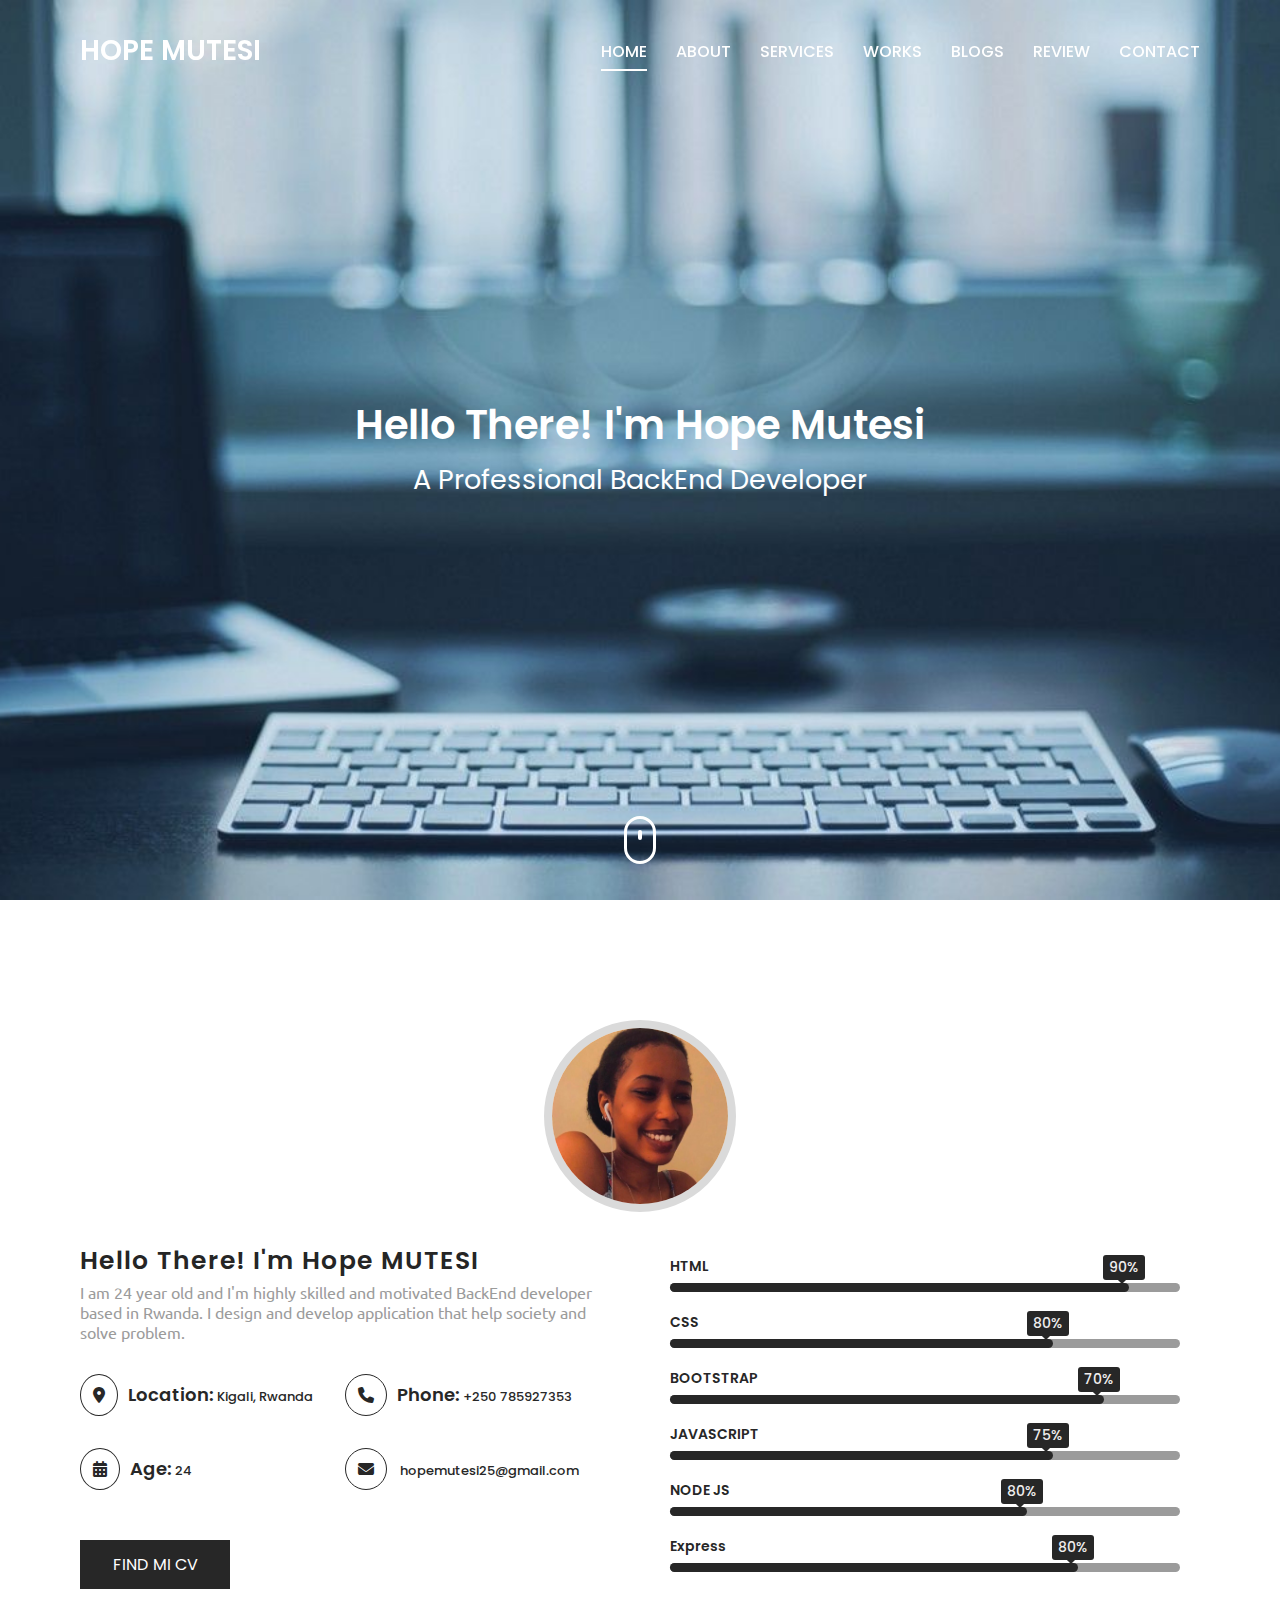
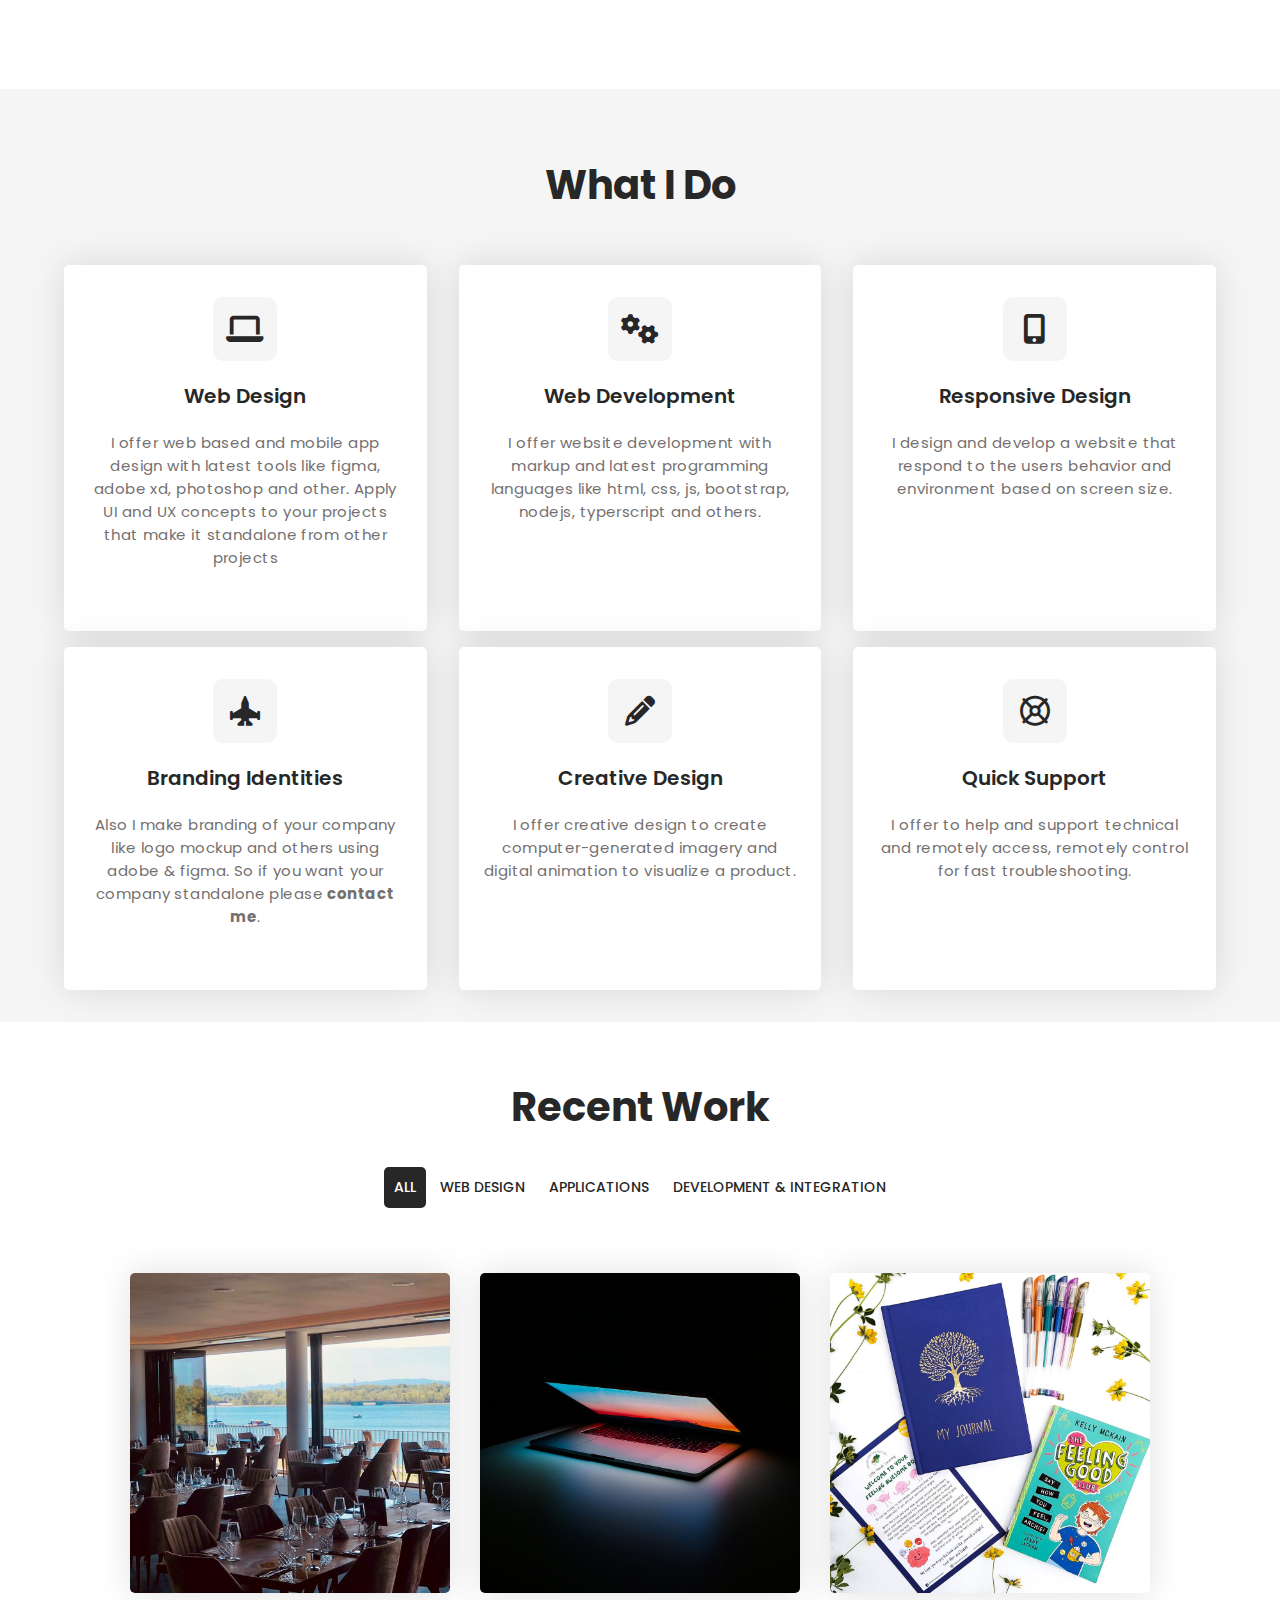
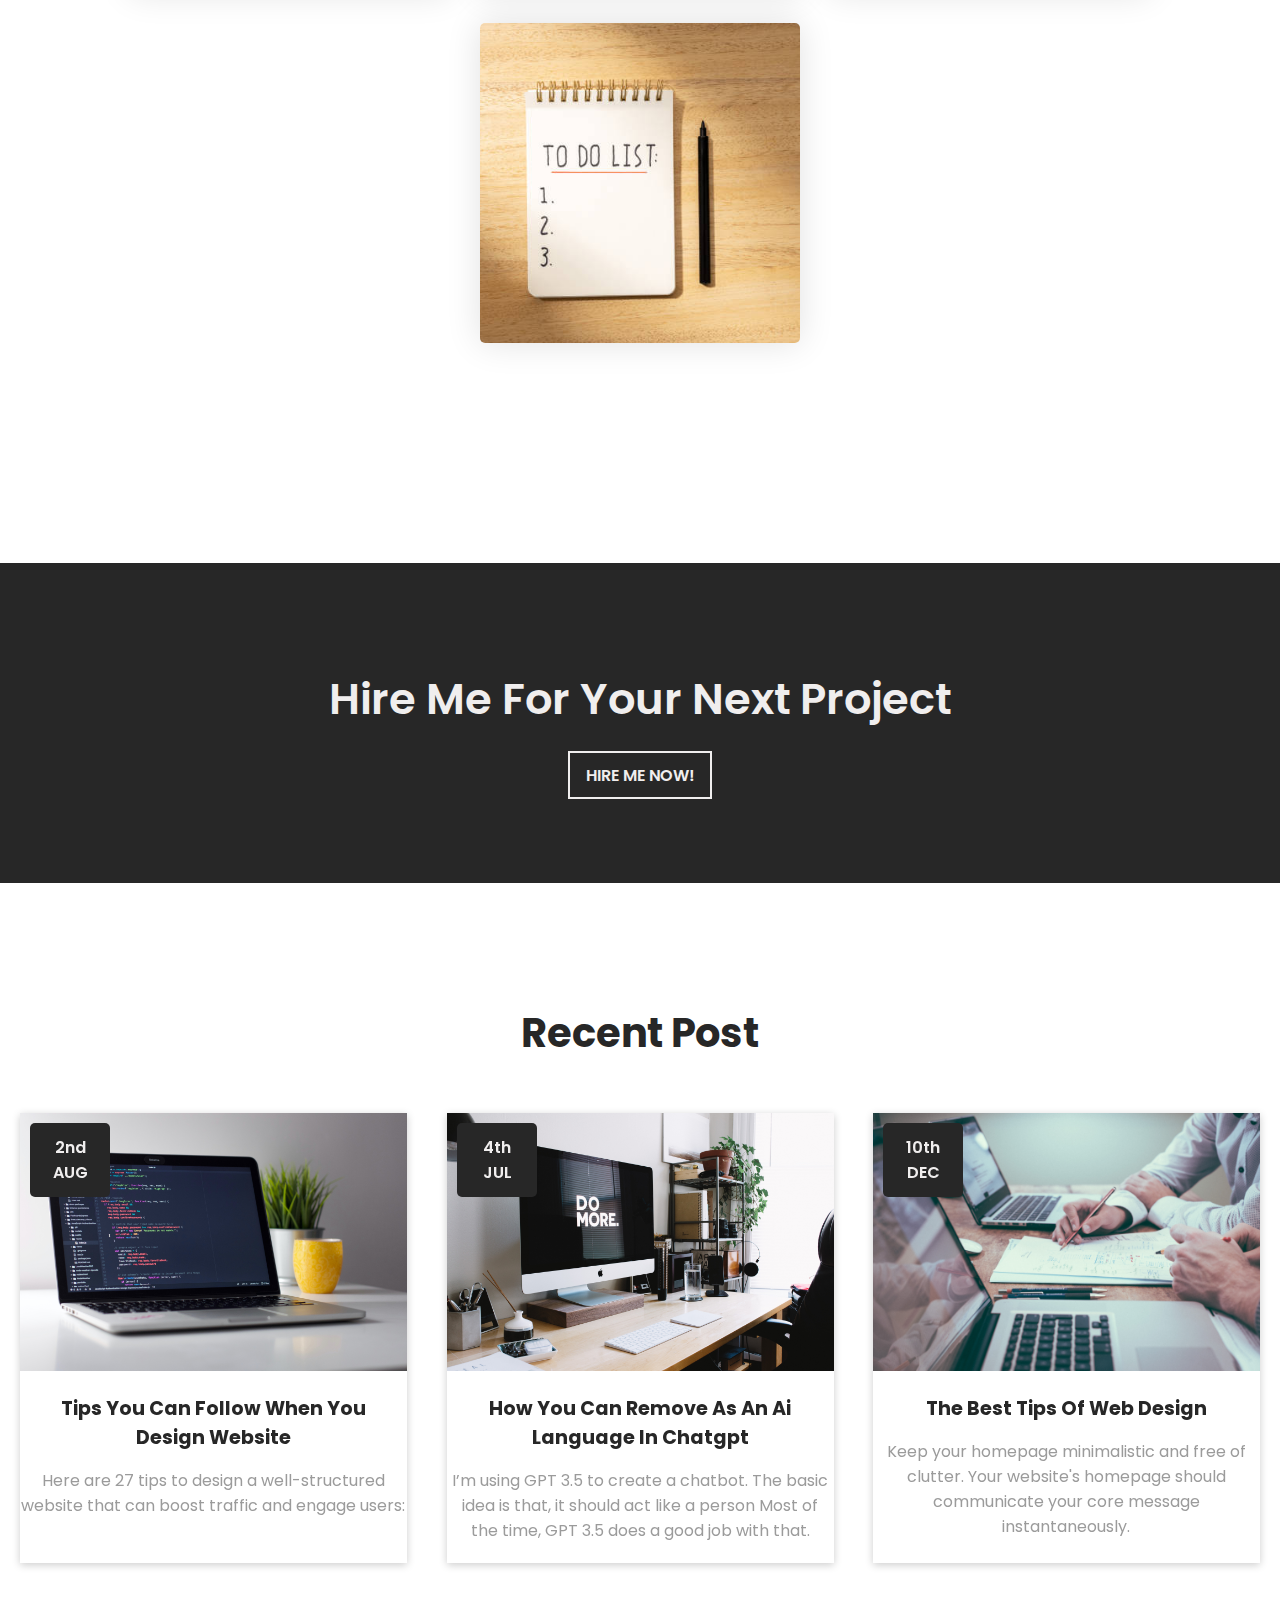
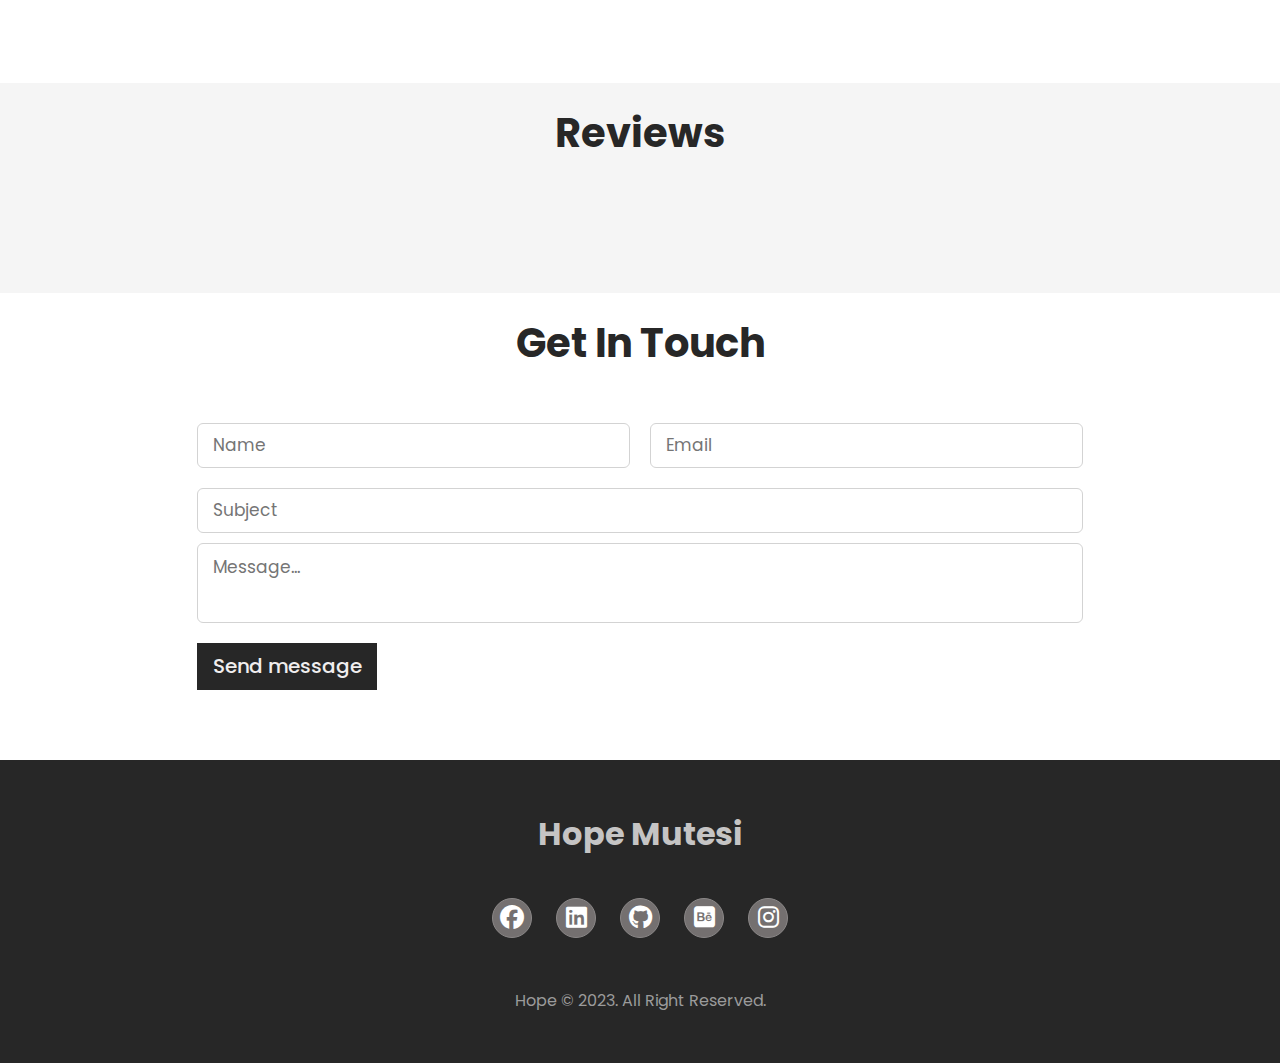
==== index.html @ e58b9e2b "Personal portfolio" ====
<!DOCTYPE html>
<html lang="en">

<head>
    <meta charset="UTF-8">
    <meta name="viewport" content="width=device-width, initial-scale=1.0">
    <title>Hope Mutesi Portfolio</title>
    <link rel="stylesheet" href="./css/style.css">
    <link rel="stylesheet" href="./css/owl.carousel.min.css">
    <link rel="stylesheet" href="./css/owl.theme.default.min.css">
    <link rel="shortcut icon" href="./favicon/font-3/favicon.ico" type="image/x-icon">
    <link rel="stylesheet" href="https://cdnjs.cloudflare.com/ajax/libs/font-awesome/6.4.2/css/all.min.css">
    <style>

    </style>
</head>

<body>
    <div class="scroll-up-btn">
        <i class="fa-solid fa-angles-up"></i>
    </div>
    <nav class="navbar" style="z-index: 1;">
        <div class="max-width">
            <div class="logo"><a href="#">Hope Mutesi</a></div>
            <ul class="menu">
                <li><a href="#home" class="menu_link active-link menu-btn">Home</a></li>
                <li><a href="#about" class="menu_link menu-btn">About</a></li>
                <li><a href="#services" class="menu_link menu-btn">Services</a></li>
                <li><a href="#works" class="menu_link menu-btn">Works</a></li>
                <li><a href="#blogs" class="menu_link menu-btn">Blogs</a></li>
                <li><a href="#reviews" class="menu_link menu-btn">Review</a></li>
                <li><a href="#contact" class="menu_link menu-btn">Contact</a></li>
            </ul>
            <div class="menu-btn">
                
 <i class="fa-solid fa-bars"></i>
                <!-- <i class="fa-solid fa-xmark"></i> -->
            </div>
        </div>
    </nav>

    <!-- hero section start -->

    <section class="home ripples" id="">
        <div class="max-width" >
            <div class="home-content">
                <div class="text-1">Hello There! I'm Hope Mutesi</div>
                <div class="text-2">A Professional BackEnd Developer<span class="typing"></span></div>
                <a href="#about" id="scroll-btn"></a>
            </div>
        </div>
    </section>

    <!-- skills section start -->

    <section class="skills" id="about">
        <div class="max-width">
            <div class="my-image">
                <img src="./image/prof2 (2).jpg" alt="About Image">
            </div>
            <div class="skills-content">
                <div class="column left left-skills-section">
                    <div class="text">Hello There! I'm Hope MUTESI</div>
                    <p>I am 24 year old and I'm highly skilled and motivated BackEnd developer based in Rwanda. I design and develop application that help society and solve problem.</p>
                    <div class="icon-text-container">
                        <div class="icon-text">
                            <i class="fa-solid fa-location-dot"></i><span class="location-key">Location: </span><span class="more-details"> Kigali, Rwanda</span>

                        </div>
                        <div class="icon-text">
                            <i class="fa-solid fa-phone"></i><span class="location-key">Phone: </span><span class="more-details"> +250 785927353</span>

                        </div>
                    </div>
                    <div class="icon-text-container">
                        <div class="icon-text">
                            <i class="fa-solid fa-calendar-days"></i><span class="location-key">Age: </span><span class="more-details"> 24</span>

                        </div>
                        <div class="icon-text">
                            <i class="fa-solid fa-envelope"></i><span class="location-key"></span><span class="more-details email-small"> hopemutesi25@gmail.com</span>

                        </div>
                    </div>


                    <div class="dawnload-cv">
                        <a dawnload="" target="_blank" href="https://drive.google.com/file/d/1SPtiNqYfEmVmhLPVVk_zJsXuGX7hbgaC/view?usp=sharing">FIND MI CV</a>
                    </div>
                </div>

                <div class="column right">
                    <div class="skills-box">
                        <span class="title">HTML</span>
                        <div class="skillbar">
                            <span class="skill-per">
                        <span class="tooltip">90%</span>
                            </span>
                        </div>
                    </div>

                    <div class="skills-box">
                        <span class="title">CSS</span>
                        <div class="skillbar">
                            <span class="skill-per javascript">
                        <span class="tooltip">80%</span>
                            </span>
                        </div>
                    </div>

                    <div class="skills-box">
                        <span class="title">BOOTSTRAP</span>
                        <div class="skillbar">
                            <span class="skill-per bootstrap">
                        <span class="tooltip">70%</span>
                            </span>
                        </div>
                    </div>

                    <div class="skills-box">
                        <span class="title">JAVASCRIPT</span>
                        <div class="skillbar">
                            <span class="skill-per react">
                        <span class="tooltip">75%</span>
                            </span>
                        </div>
                    </div>

                    <div class="skills-box">
                        <span class="title">NODE JS</span>
                        <div class="skillbar">
                            <span class="skill-per node">
                        <span class="tooltip">80%</span>
                            </span>
                        </div>
                    </div>

                    <div class="skills-box">
                        <span class="title">Express</span>
                        <div class="skillbar">
                            <span class="skill-per tailwindcss">
                        <span class="tooltip">80%</span>
                            </span>
                        </div>
                    </div>
                </div>
            </div>
        </div>
    </section>


    <section id="services">
        <div class="row">
            <h1 class="section-heading">What I Do</h1>
        </div>
        <div class="row">
            <div class="column-skills">
                <div class="card">
                    <div class="icon-wrapper">
                        <i class="fa-solid fa-laptop"></i>
                    </div>
                    <h3>Web Design</h3>
                    <p>I offer web based and mobile app design with latest tools like figma, adobe xd, photoshop and other. Apply UI and UX concepts to your projects that make it standalone from other projects</p>
                   <p class="icon-services"><i class="fa-solid fa-arrow-right"></i></p>
                </div>
            </div>

            <div class="column-skills">
                <div class="card">
                    <div class="icon-wrapper">
                        <i class="fa-solid fa-gears"></i>
                    </div>
                    <h3>Web Development</h3>
                    <p>I offer website development with markup and latest programming languages like html, css, js, bootstrap, nodejs, typerscript and others.</p>
                      <p class="icon-services"><i class="fa-solid fa-arrow-right"></i></p>
                </div>
            </div>

            <div class="column-skills">
                <div class="card">
                    <div class="icon-wrapper">
                        <i class="fa-solid fa-mobile-screen-button"></i>
                    </div>
                    <h3>Responsive Design</h3>
                    <p>I design and develop a website that respond to the users behavior and environment based on screen size.</p>
                    <p class="icon-services"><i class="fa-solid fa-arrow-right"></i></p>
                </div>
            </div>

            <div class="column-skills">
                <div class="card">
                    <div class="icon-wrapper">
                        <i class="fa-solid fa-jet-fighter-up"></i>
                    </div>
                    <h3>Branding Identities</h3>
                    <p>Also I make branding of your company like logo mockup and others using adobe & figma. So if you want your company standalone please<b> contact me</b>.</p>
                    <p class="icon-services"><i class="fa-solid fa-arrow-right"></i></p>
                </div>
            </div>

            <div class="column-skills">
                <div class="card">
                    <div class="icon-wrapper">
                        <i class="fa-solid fa-pencil"></i>
                    </div>
                    <h3>Creative Design</h3>
                    <p>I offer creative design to create computer-generated imagery and digital animation to visualize a product.</p>
                    <p class="icon-services"><i class="fa-solid fa-arrow-right"></i></p>
                </div>
            </div>

            <div class="column-skills">
                <div class="card">
                    <div class="icon-wrapper">
                        <i class="fa-regular fa-life-ring"></i>
                    </div>
                    <h3>Quick Support</h3>
                    <p>I offer to help and support technical and remotely access, remotely control for fast troubleshooting.</p>
                    <p class="icon-services"><i class="fa-solid fa-arrow-right"></i></p>
                </div>
            </div>
        </div>
    </section>

    <section id="works" class="portfolio">
        <div class="works-header">
            <h1>Recent Work</h1>
        </div>
        <div class="rows-portfolio">
            <div class="filter-buttons">
                <ul id="filter-btns">
                    <li class="active" data-target="all">ALL</li>
                    <li data-target="web">WEB DESIGN</li>
                    <li data-target="applications">APPLICATIONS</li>
                    <li data-target="development">DEVELOPMENT & INTEGRATION</li>
                </ul>
            </div>
        </div>

        <div class="container portfolio-gallery">
            <div class="card" data-id="applications" data-tilt data-tilt-max="20" data-tilt-speed="500">
                <div class="imgBx">
                    <img src="./image/projects/6.jpg" alt="">

                </div>
                <div class="contentBx">
                    <div class="content">
                        <h3>Grill-Restaurent</h3>
                        <p>Grill-restaurent is where you can enjoy delicious grilled dishes in a cozy atmosphere at our restaurant for an unforgettable dining experience.</p>
                        <a href="#" class="projects__button " target="_blank">

                            <i class="fa-regular fa-eye"></i> View
                        </a>
                        <a href="https://github.com/mutesihope/Grill-restaurent" class="projects__button button-left" target="_blank ">
                            <i class="fa-solid fa-code"></i> Code
                        </a>
                    </div>
                </div>
            </div>

            <div class="card" data-id="applications" data-tilt data-tilt-max="20" data-tilt-speed="500">
                <div class="imgBx">
                    <img src="./image/projects/9.jpg" alt="">

                </div>
                <div class="contentBx">
                    <div class="content">
                        <h3>Responsive Portfolio</h3>
                        <p>This is a responsive portfolio that showcases my work seamlessly on any device, adapting to various screen sizes for optimal viewing.</p>
                        <a href="#" class="projects__button " target="_blank">

                            <i class="fa-regular fa-eye"></i> View
                        </a>
                        <a href="https://github.com/mutesihope/Main-mobile" class="projects__button button-left" target="_blank ">
                            <i class="fa-solid fa-code"></i> Code
                        </a>
                    </div>
                </div>
            </div>

            <!-- <div class="card" data-id="development" data-tilt data-tilt-max="20" data-tilt-speed="500">
                <div class="imgBx">
                    <img src="./image/movie-search-app.png" alt="">

                </div>
                <div class="contentBx">
                    <div class="content">
                        <h3>Movie Search App</h3>
                        <p>You can search movie and get all details about movie. I use OMDB API to fetch movie data.</p>
                        <a href="https://gloire-movie-search-application.netlify.app/home" class="projects__button " target="_blank">

                            <i class="fa-regular fa-eye"></i> View
                        </a>
                        <a href="https://github.com/Ishimwe-Jean-Gloire" class="projects__button button-left" target="_blank ">
                            <i class="fa-solid fa-code"></i> Code
                        </a>
                    </div>
                </div>
            </div> -->

            <!-- <div class="card" data-id="web" data-tilt data-tilt-max="20" data-tilt-speed="500">
                <div class="imgBx">
                    <img src="./image/linkedin-clone.png" alt="">

                </div>
                <div class="contentBx">
                    <div class="content">
                        <h3>Linkedin Clone</h3>
                        <p>Linkedin Clone have features like signup and signin. I use firebase to manage it.</p>
                        <a href="#" class="projects__button " target="_blank">

                            <i class="fa-regular fa-eye"></i> View
                        </a>
                        <a href="#" class="projects__button button-left" target="_blank ">
                            <i class="fa-solid fa-code"></i> Code
                        </a>
                    </div>
                </div>
            </div> -->

            <div class="card" data-id="development" data-tilt data-tilt-max="20" data-tilt-speed="500">
                <div class="imgBx">
                    <img src="./image/projects/2.jpg" alt="">

                </div>
                <div class="contentBx">
                    <div class="content">
                        <h3>Awesome Books</h3>
                        <p>The Awesome Book app, built with HTML, CSS, and JavaScript, is essential for book lovers to curate collections, add author details, and easily remove entries as needed.</p>
                        <a href="#" class="projects__button " target="_blank">

                            <i class="fa-regular fa-eye"></i> View
                        </a>
                        <a href="https://github.com/mutesihope/Awesome-Books-List" class="projects__button button-left" target="_blank ">
                            <i class="fa-solid fa-code"></i> Code
                        </a>
                    </div>
                </div>
            </div>

            <div class="card" data-id="web" data-tilt data-tilt-max="20" data-tilt-speed="500">
                <div class="imgBx">
                    <img src="./image/todo-list.jpg" alt="">

                </div>
                <div class="contentBx">
                    <div class="content">
                        <h3>To Do List</h3>
                        <p>I made this app using javascript local storage where you can manage your task by add new task delete and update task</p>
                        <a href="./404/index.html " class="projects__button " target="_blank">

                            <i class="fa-regular fa-eye"></i> View
                        </a>
                        <a href="https://github.com/mutesihope/To-do-list?tab=readme-ov-file" class="projects__button button-left" target="_blank ">
                            <i class="fa-solid fa-code"></i> Code
                        </a>
                    </div>
                </div>
            </div>
        </div>
    </section>

    <section id="hire-me">
        <div class="hire-me-now">
            <h1>Hire me for your next project</h1>
            <button>Hire Me Now!</button>
        </div>
    </section>

    <section id="blogs">
        <div class="recent-post-heading">
            <h1 class="section-heading">Recent Post</h1>
        </div>
        <div class="row">
            <div class="card-blog" data-tilt>
                <img src="./image/web-design.jpg" alt="Blog Post">
                <span class="date">2nd <br>AUG</span>
                <h1>Tips you can follow when you design website</h1>
                <p>Here are 27 tips to design a well-structured website that can boost traffic and engage users:</p>
            </div>

            <div class="card-blog" data-tilt>
                <img src="./image/projects/8.jpg" alt="Blog Post">
                <span class="date">4th <br>JUL</span>
                <h1>How you can remove as an ai language in chatgpt</h1>
                <p>I’m using GPT 3.5 to create a chatbot. The basic idea is that, it should act like a person Most of the time, GPT 3.5 does a good job with that.</p>
            </div>

            <div class="card-blog" data-tilt>
                <img src="./image/projects/5.jpg" alt="Blog Post">
                <span class="date">10th <br>DEC</span>
                <h1>The best tips of web design</h1>
                <p>Keep your homepage minimalistic and free of clutter. Your website's homepage should communicate your core message instantaneously.</p>
            </div>
        </div>
    </section>

    <section id="reviews">
        <div class="recent-post-heading">
            <h1 class="section-heading">Reviews</h1>
        </div>
        <div class="rows-review owl-theme owl-carousel" id="review-slider">
            <div class="cols-review">
                <div class="testimonial">
                    <img src="./image/projects/3.jpg" alt="Testimonials Image" style="width: 100px; height: 100px; margin: 0 auto;">
                    <div class="name">Ikirezi Ines</div>
                    <p>I'm excited to write this. The projects you made helped me and solve my problem, amount calculation and report.</p>
                </div>
            </div>

            <div class="cols-review">
                <div class="testimonial">
                    <img src="./image/dark-theme.jpg" alt="Testimonials Image" style="width: 100px; height: 100px; margin: 0 auto;">
                    <div class="name">Ange Abera</div>
                    <p>Your projects contributes a lot and I wish you all the best in your career.</p>
                </div>
            </div>

            <div class="cols-review">
                <div class="testimonial">
                    <img src="./image/dark-theme2.jpg" alt="Testimonials Image" style="width: 100px; height: 100px; margin: 0 auto;">
                    <div class="name">Blandine Usanase</div>
                    <p>Thank you for your projects. It is very important to share these kind of projects that showcases the guidance in our projects.</p>
                </div>
            </div>

            <div class="cols-review">
                <div class="testimonial">
                    <img src="./image/dark-theme2.jpg" alt="Testimonials Image" style="width: 100px; height: 100px; margin: 0 auto;">
                    <div class="name">Christian Ishimwe</div>
                    <p>Here, I'm happy say congrats to you for your projects. Move forward and improve some user interface for some of your projects.</p>
                </div>
            </div>
        </div>
    </section>

    <section id="contact">
        <div class="recent-post-heading">
            <h1 class="section-heading">Get In Touch</h1>
        </div>
        <div class="contact-me">
         <form action="https://mail.google.com/mail/u/0/?tab=rm&ogbl#inbox" method="POST">
                <div class="fields">
                    <div class="field name">
                        <input type="text" placeholder="Name" name="Name" required>
                    </div>
                    <div class="field email">
                        <input type="email" placeholder="Email" name="Email" required>
                    </div>
                </div>
                <div class="field">
                    <input type="text" placeholder="Subject" name="Subject" required>
                </div>
                <div class="field textarea">
                    <textarea cols="30" rows="10" placeholder="Message..." name="Message" required></textarea>
                </div>
                <div class="button">
                    <button type="submit">Send message</button>
                </div>
            </form>
        </div>
    </section>

    <section class="footer">
        <h1>Hope Mutesi</h1>
        <div class="social-icon">
            <a href="#"><i class="fa-brands fa-facebook"></i></a>
            <a href="https://www.linkedin.com/in/karangwa-mutesi-hope/"><i class="fa-brands fa-linkedin"></i></a>
            <a href="https://github.com/mutesihope"><i class="fa-brands fa-github"></i></a>
            <a href="#"><i class="fa-brands fa-square-behance"></i></a>
            <a href="#"><i class="fa-brands fa-instagram"></i></a>
        </div>
        <p>Hope &#169; 2023. All Right Reserved.</p>
    </section>

   
    <script src="https://cdnjs.cloudflare.com/ajax/libs/typed.js/2.0.11/typed.js"></script>
    <script src="./js/jquery.min.js"></script>
    <script src="https://cdn.jsdelivr.net/npm/jquery.ripples@0.6.3/dist/jquery.ripples-min.min.js"></script>
    <script src="https://unpkg.com/scrollreveal"></script>
    <script src="./js/vanillatilt.js"></script>
    <script src="./js/owl.carousel.min.js"></script>
    <script src="./js/script.js"></script>

    <script>
        ScrollReveal({
            distance:'60px',
            duration:2500,
        });

        ScrollReveal().reveal('.text-1',{delay:500,origin:'top'});
        ScrollReveal().reveal('.text-2',{delay:500,origin:'top'});
        ScrollReveal().reveal('.my-image',{delay:600,origin:'top'});
        ScrollReveal().reveal('.skills-content',{delay:600,origin:'top'});
        ScrollReveal().reveal('.section-heading',{delay:700,origin:'left'});
        ScrollReveal().reveal('.card',{delay:800,origin:'top'});
        ScrollReveal().reveal('.card-blog',{delay:800,origin:'top'});
        ScrollReveal().reveal('.works-header',{delay:800,origin:'top'});
        ScrollReveal().reveal('.rows-portfolio',{delay:800,origin:'top'});
        ScrollReveal().reveal('.contact-me',{delay:800,origin:'top'});
        ScrollReveal().reveal('.footer',{delay:800,origin:'top'});
    </script>
</body>

</html>
---- css/style.css ----
@import url('https://fonts.googleapis.com/css2?family=Josefin+Sans:ital,wght@0,100;0,200;0,300;0,400;1,200;1,300;1,400&family=Poppins:ital,wght@0,300;0,400;0,500;0,600;0,700;0,800;0,900;1,400&family=Ubuntu:ital,wght@0,300;0,400;0,500;0,700;1,300;1,400;1,500;1,700&display=swap');
:root {
    --hue: 174;
    --sat: 63%;
    --lig: 62%;
    --first-color: hsl(var(--hue), var(--sat), var(--lig));
    --first-color-alt: hsl(var(--hue), var(--sat), 57%);
}

/*=============== SCROLL BAR ===============*/
.fa-arrow-down{
    font-size: 2rem;
    position: absolute;
    bottom: 40px;
    left: 50%;
    cursor: pointer;
    animation: test;
}
.icon-services{
    position: absolute;
    right: 0;
    bottom: 0;
    background-color: #272727;
    padding: 12px;
    color: #fff;
    /* border-top-left-radius: 100%; */
    opacity: 0;
    transition: 0.5s;
    text-align: center;
}
.icon-services .fa-arrow-right{
    color: #fff;
    font-size: 24px;
    text-align: center;
    line-height: 24px;
}

#scroll-btn{
position: absolute;
height: 3em;
width: 2em;
border:3px solid #fff;
margin:auto;
left:0;
right: 0;
bottom: 2.25em;
border-radius: 3em;
}
#scroll-btn::before{
    position: absolute;
    content: "";
    margin: auto;
    left: 0;
    right: 0;
    top: 0.7em;
    height:0.6em;
    width: 0.3em;
    background-color: #fff;
    border-radius: 5px;
    animation: move-down 2s infinite;
}
@keyframes move-down {
    80%{
        opacity: 0.5;
    }
    100%{
        transform: translateY(1em);
        opacity: 0;
    }
}
.card:hover .icon-services{
    opacity: 1;
}
::-webkit-scrollbar {
    width: .7rem;
    border-radius: 8px;
    background-color: #f5f5f5
}

::-webkit-scrollbar-thumb {
     border-radius: 8px;
    background-color: #272727;
}

::-webkit-scrollbar-thumb:hover {
    background-color: #3d3d3d;
}


* {
    margin: 0;
    padding: 0;
    box-sizing: border-box;
    text-decoration: none;
    font-family: 'Poppins', sans-serif;
}

html {
    scroll-behavior: smooth;
}

.max-width {
    max-width: 1300px;
    padding: 0 80px;
    margin: auto;
}


/* navbar styling */

.navbar {
    position: fixed;
    width: 100%;
    padding: 30px 0;
    font-family: 'Ubuntu', sans-serif;
    transition: 0.6s;
}

nav.sticky {
    padding: 15px 0;
    background: #fff;
    box-shadow: 0 4px 10px rgba(0, 0, 0, 0.12);
    z-index: 1;
}

.navbar .max-width {
    display: flex;
    justify-content: space-between;
    align-items: center;
}

.navbar .logo a {
    color: #fff;
    font-size: 28px;
    font-weight: 600;
    text-transform: uppercase;
}


/* .navbar .menu {
    margin-left: 17rem;
} */


/* menu btn styking */

.navbar .menu li {
    list-style: none;
    display: inline-block;
}

.navbar .menu li a {
    display: block;
    position: relative;
    color: #fff;
    font-size: 16px;
    text-transform: uppercase;
    font-weight: 500;
    margin-left: 25px;
    padding: 5px 0;
    transition: .4s;
    -webkit-transition: .4s;
    -moz-transition: .4s;
    -ms-transition: .4s;
    -o-transition: .4s;
}

nav.sticky .menu a {
    color: #272727;
}

nav.sticky .logo a {
    color: #272727;
}

.scroll-up-btn {
    position: fixed;
    height: 45px;
    width: 42px;
    background: #636363;
    color: #fff;
    right: 30px;
    bottom: 10px;
    text-align: center;
    line-height: 45px;
    font-size: 30px;
    z-index: 999;
    border-radius: 6px;
    cursor: pointer;
    opacity: 0;
    pointer-events: none;
    transition: all 0.3s ease;
}

.scroll-up-btn.show {
    bottom: 30px;
    opacity: 1;
    pointer-events: auto;
}

nav.sticky .menu-btn {
    color: #272727;
}

.menu-btn {
    color: #fff;
    font-size: 23px;
    cursor: pointer;
    display: none;
}


/* navbar line bottom styling */

.menu_link::before {
    content: '';
    position: absolute;
    top: 100%;
    left: 0;
    width: 100%;
    height: 2px;
    background-color: #fff;
    transform: scale(0);
    -webkit-transform: scale(0);
    -moz-transform: scale(0);
    -ms-transform: scale(0);
    -o-transform: scale(0);
    transition: .4s;
    -webkit-transition: .4s;
    -moz-transition: .4s;
    -ms-transition: .4s;
    -o-transition: .4s;
}

.menu_link:hover {
    color: #fff;
}

.active-link {
    color: #fff;
}

.menu_link.active-link::before,
.menu_link:hover::before {
    transform: scale(1);
    -webkit-transform: scale(1);
    -moz-transform: scale(1);
    -ms-transform: scale(1);
    -o-transform: scale(1);
}

nav.sticky .menu_link::before {
    background-color: #272727;
}

nav.sticky .menu_link:hover {
    color: #272727;
}


/* Hero section styling */

.home {
    display: flex;
    background: url(../image/dark-theme.jpg) no-repeat center;
    background-position: center;
    background-size: cover;
    height: 100vh;
    color: #fff;
    min-height: 500px;
    font-family: 'Ubuntu', sans-serif;
}

.home .max-width {
    margin: auto;
    text-align: center;
}

.home .home-content .text-1 {
    font-size: 40px;
    font-weight: 600;
}

.home .home-content .text-2 {
    font-size: 27px;
    margin: 5px 0;
}

.home .home-content .text-2 span {
    font-weight: 500;
}


/* skills section styling */

.left-skills-section {
    margin-top: 2rem;
}

.left-skills-section .text {
    color: #252525;
    line-height: 1.3rem;
    letter-spacing: 1.3px;
}

.left-skills-section p {
    color: #9b9b9b;
    font-size: 16px;
    font-family: 'Ubuntu', sans-serif;
}

.max-width .my-image {
    margin-top: 20px;
    text-align: center;
   
}

.max-width .my-image img {
    width: 12rem;
    height: 12rem;
    border-radius: 100%;
    -webkit-border-radius: 100%;
    -moz-border-radius: 100%;
    -ms-border-radius: 100%;
    -o-border-radius: 100%;
    border: 8px solid #dadada;
      object-fit: cover;
   
}

.skills-content {
    display: flex;
    flex-wrap: wrap;
    align-items: center;
    justify-content: space-between;
}

.skills .skills-content .column {
    width: calc(50% - 30px);
}

.skills .skills-content .left .text {
    font-size: 25px;
    font-weight: 600;
    margin-bottom: 10px;
}

.icon-text-container {
    display: flex;
    justify-content: space-between;
    /* gap: 1rem; */
    margin-top: 2rem;
}

.icon-text-container .icon-text i {
    padding: 12px;
    border: 1px solid #272727;
    border-radius: 100%;
    -webkit-border-radius: 100%;
    -moz-border-radius: 100%;
    -ms-border-radius: 100%;
    -o-border-radius: 100%;
    color: #272727;
    margin-right: 10px;
    transition: 0.6s;
    cursor: pointer;
}

.icon-text-container .icon-text i:hover {
    background-color: #272727;
    color: #fff;
}

.icon-text {
    flex: 1 1 50%;
}

.location-key {
    color: #272727;
    font-weight: 600;
    font-size: 18px;
}

.more-details {
    color: #272727;
    font-weight: 500;
    font-size: 13px;
}


/* Dwanload cv button */

.dawnload-cv {
    margin-top: 50px;
}

.dawnload-cv a {
    padding: 12px 14px;
    background-color: #272727;
    color: #fff;
    display: block;
    width: 150px;
    outline: none;
    border: none;
    text-align: center;
    transition: 0.6s;
    -webkit-transition: 0.6s;
    -moz-transition: 0.6s;
    -ms-transition: 0.6s;
    -o-transition: 0.6s;
}

.dawnload-cv a:hover {
    background-color: #464646;
    transform: translateY(-3px);
    -webkit-transform: translateY(-3px);
    -moz-transform: translateY(-3px);
    -ms-transform: translateY(-3px);
    -o-transform: translateY(-3px);
}


/* skills progress */

.skills-box {
    margin-top: 20px;
    margin-right: 20px;
}

.skills-box .title {
    display: block;
    font-size: 14px;
    font-weight: 600;
    color: #272727;
}

.skills-box .skillbar {
    height: 9px;
    border-radius: 8px;
    width: 100%;
    background-color: #9b9b9b;
    margin-top: 6px;
}

.skillbar .skill-per {
    position: relative;
    display: block;
    height: 100%;
    border-radius: 8px;
    width: 90%;
    background-color: #272727;
    /* animation: progress 0.5s ease-in-out forwards; */
    -webkit-animation: progress 0.5s ease-in-out forwards;
    /* opacity: 0; */
    -webkit-border-radius: 8px;
    -moz-border-radius: 8px;
    -ms-border-radius: 8px;
    -o-border-radius: 8px;
}

nav.sticky .skillbar .skill-per {
    color: #fff;
    background-color: #fff;
}

.skill-per.javascript {
    width: 75%;
}

.skill-per.bootstrap {
    width: 85%;
}

.skill-per.react {
    width: 75%;
}

.skill-per.node {
    width: 70%;
}

.skill-per.tailwindcss {
    width: 80%;
}


/* @keyframes progress {
    0% {
        width: 0;
        opacity: 0;
    }
    100% {
        opacity: 1;
    }
} */

.skill-per .tooltip {
    position: absolute;
    right: -16px;
    top: -28px;
    font-size: 14px;
    font-weight: 500;
    color: #f0eeee;
    padding: 2px 6px;
    background-color: #272727;
    border-radius: 3px;
    -webkit-border-radius: 3px;
    -moz-border-radius: 3px;
    -ms-border-radius: 3px;
    -o-border-radius: 3px;
}

.tooltip::before {
    content: '';
    position: absolute;
    bottom: -2px;
    height: 10px;
    left: 5px;
    width: 10px;
    z-index: -1;
    background-color: #272727;
    transform: translateX(90%) rotate(45deg);
    -webkit-transform: translateX(90%) rotate(45deg);
    -moz-transform: translateX(90%) rotate(45deg);
    -ms-transform: translateX(90%) rotate(45deg);
    -o-transform: translateX(90%) rotate(45deg);
}


/* all similar content styling code */

section {
    padding: 100px 0;
}


/* services section styling */

#services {
    height: 100%;
    width: 100%;
    display: grid;
    place-items: center;
    background-color: #f5f5f5;
    margin-bottom: 50px;
}

.row {
    display: flex;
    flex-wrap: wrap;
}

.column-skills {
    width: 100%;
    padding: 0 1em 1em 1em;
    text-align: center;
    align-self: normal;
}

.card {
    position: relative;
    width: 100%;
    height: 100%;
    padding: 2em 1.5em;
    background-color: #fff;
    background-size: 100% 200%;
    background-position: 0 2.5%;
    border-radius: 5px;
    box-shadow: 0 0 35px rgba(0, 0, 0, 0.12);
    cursor: pointer;
    transition: 0.5s;
    margin-bottom: 30px;
   
}

.card h3 {
    font-size: 20px;
    font-weight: 600;
    color: #272727;
    margin: 1em 0;
}

.card p {
    color: #747070;
    font-size: 15px;
    /* line-height: 1.6px; */
    letter-spacing: 0.03em;
}

.icon-wrapper {
    background-color: #f5f5f5;
    position: relative;
    margin: auto;
    font-size: 30px;
    height: 4rem;
    width: 4rem;
    color: #272727;
    border-radius: 10px;
    -webkit-border-radius: 10px;
    -moz-border-radius: 10px;
    -ms-border-radius: 10px;
    -o-border-radius: 10px;
    display: grid;
    place-items: center;
    transition: 0.5s;
    -webkit-transition: 0.5s;
    -moz-transition: 0.5s;
    -ms-transition: 0.5s;
    -o-transition: 0.5s;
}

.services {
    margin-top: 50px;
}

.row .section-heading {
    text-align: center;
    padding: 50px 0;
    font-weight: bold;
    font-size: 2.5rem;
    color: #272727;
    position: relative;
}

.card:hover {
    transform: translateY(-5px);
}

.card:hover .icon-wrapper {
    background-color: #272727;
    color: #f0eeee;
}


/* Works Section Styling */

.works-header {
    text-align: center;
}

.works-header h1 {
    font-weight: bold;
    font-size: 2.5rem;
    color: #272727;
    margin-bottom: 30px;
}

#works {
    margin-bottom: 100px;
}

.rows-portfolio {
    display: flex;
    flex-wrap: wrap;
    margin: 30px 0;
}

.portfolio {
    background-color: #fff;
    padding: 5px 7px;
}

.portfolio .filter-buttons {
    flex: 0 0 100%;
    max-width: 100%;
    margin-bottom: 20px;
    text-align: center;
}

.portfolio .filter-buttons ul {
    list-style: none;
    text-align: center;
    padding: 0;
    display: inline-block;
    margin: 0px 8px;
    text-transform: uppercase;
    cursor: pointer;
    padding-bottom: 0px;
}

.portfolio .filter-buttons ul li {
    color: #272727;
    font-weight: 500;
    display: inline-block;
    text-align: center;
    padding: 10px;
    font-size: 14px;
    transition: 0.4s;
}
.portfolio .filter-buttons ul li:hover{
    background: #272727;
    color: #fff;
}
.portfolio .filter-buttons ul li.active {
    color: #fff;
    padding: 10px;
    background-color: #272727;
    border-radius: 5px;
}

.portfolio .portfolio-gallery {
    flex: 0 0 100%;
    max-width: 100%;
    display: flex;
    flex-wrap: wrap;
}

.portfolio .portfolio-gallery .item {
    flex: 0 0 33.33%;
    max-width: 33.33%;
    position: relative;
    padding: 8px;
}

.portfolio .portfolio-gallery .item .inner {
    position: relative;
}

.portfolio .portfolio-gallery .item img {
    width: 100%;
    display: block;
    height: 20rem;
}


/* Portfolio Overlays styling */

.container {
    position: relative;
    display: flex;
    justify-content: center;
    align-items: center;
    flex-wrap: wrap;
    /* max-width: 1100px; */
}

.container .card {
    position: relative;
    width: 320px;
    height: 320px;
    margin: 15px;
    overflow: hidden;
}

.container .card .imgBx,
.container .card .contentBx {
    position: absolute;
    top: 0;
    left: 0;
    width: 100%;
    height: 100%;
}

.container .card .imgBx img {
    position: absolute;
    top: 0;
    left: 0;
    width: 100%;
    height: 100%;
    object-fit: cover;
}

.container .card .contentBx::before {
    content: "";
    position: absolute;
    top: 0;
    left: 0;
    width: 100%;
    height: 100%;
    background: #fff;
    transform: scaleX(0);
    transition: transform 0.5s ease-in-out;
    transform-origin: right;
    transition-delay: 0.5s;
}

.container .card:hover .contentBx::before {
    transform: scaleX(1);
    transition: transform 0.5s ease-in-out;
    transform-origin: left;
    transition-delay: 0s;
}

.container .card .contentBx {
    display: flex;
    justify-content: center;
    align-items: center;
}

.container .card .contentBx .content {
    position: relative;
    padding: 30px;
    z-index: 1;
    transition: 0.5s;
    transform: translateX(-300px);
    transition-delay: 0s;
}

.container .card:hover .contentBx .content {
    transform: translateX(0);
    transition-delay: 0.5s;
}

.container .card .contentBx .content h3 {
    font-size: 1.3em;
    text-transform: uppercase;
    letter-spacing: 1px;
}

.container .card .contentBx .content p {
    font-size: 1em;
    font-weight: 300;
    margin-bottom: 40px;
}


/* projects button styling */

.projects__button {
    margin-top: 30px;
    background-color: #272727;
    color: #fff;
    padding: 7px;
    font-size: 16px;
    border-radius: 5px;
}
 .button-left {
    margin-left: 35px;
}


/* Hire me section styling */

.hire-me-now {
    text-align: center;
    background-color: #272727;
    color: #f0eeee;
    padding: 40px 40px;
    height: 20rem;
}

.hire-me-now h1 {
    text-transform: capitalize;
    font-weight: 600;
    font-size: 2.7rem;
    margin-top: 4rem;
}

.hire-me-now button {
    padding: 10px 12px;
    border: 2px solid #f0eeee;
    outline: none;
    color: #f0eeee;
    margin-top: 20px;
    background-color: #272727;
    width: 9rem;
    height: 3rem;
    cursor: pointer;
    font-size: 1rem;
    font-weight: 550;
    text-transform: uppercase;
    transition: all 0.5s ease;
    -webkit-transition: all 0.5s ease;
    -moz-transition: all 0.5s ease;
    -ms-transition: all 0.5s ease;
    -o-transition: all 0.5s ease;
}

.hire-me-now button:hover {
    background-color: #f0eeee;
    color: #272727;
}


/* Recent Post styling */

.recent-post-heading {
    text-align: center;
}

.recent-post-heading h1 {
    font-weight: bold;
    font-size: 2.5rem;
    color: #272727;
    margin-bottom: 30px;
    margin-top: -5rem;
}


/* Blog styling  */

#blog {
    margin-bottom: 100px;
}

.row {
    display: flex;
    align-items: center;
    justify-content: space-between;
}

.card-blog {
    position: relative;
    flex: 1 1 21rem;
    margin: 20px 20px;
    box-shadow: 0px 2px 8px 0px rgba(0, 0, 0, 0.2);
    align-self: normal;
}

.date {
    position: absolute;
    display: block;
    top: 10px;
    left: 10px;
    background-color: #272727;
    color: #f0eeee;
    border-radius: 5px;
    -webkit-border-radius: 5px;
    -moz-border-radius: 5px;
    -ms-border-radius: 5px;
    -o-border-radius: 5px;
    padding: 12px;
    width: 5rem;
    text-align: center;
    font-weight: 600;
}

.card-blog img {
    width: 100%;
    height: auto;
}

.card-blog h1 {
    font-size: 1.2rem;
    text-transform: capitalize;
    margin: 10px 0;
    color: #272727;
    text-align: center;
    padding: 6px;
}

.card-blog p {
    text-align: center;
    margin-bottom: 10px;
    color: #9b9b9b;
    padding-bottom: 10px;
}


/* Review */

#reviews {
    background-color: #f5f5f5;
}

.rows-review {
    display: flex;
    flex-wrap: wrap;
    justify-content: center;
    align-items: center;
}

.cols-review {
    flex: 33.33%;
    width: 600px;
    height: 100%;
    box-sizing: border-box;
    padding: 15px;

}

.testimonial {
    background-color: #fff;
    padding: 30px;
    text-align: center;
    width: 100%;
    border-radius: 5px;
    box-shadow: 0 0 10px rgba(0, 0, 0, 0.12);
}

.testimonial img {
    border-radius: 50%;
    -webkit-border-radius: 50%;
    -moz-border-radius: 50%;
    -ms-border-radius: 50%;
    -o-border-radius: 50%;
}
.name {
    font-size: 20px;
    margin: 20px 0;
    font-weight: 600;
    color: #272727;
}

.testimonial p {
    color: #9b9b9b;
}

@media screen and (max-width:960px) {
    .cols-review {
        flex: 100%;
        max-width: 80%;
    }
}

@media screen and (max-width:600px) {
    .cols-review {
        flex: 100%;
        max-width: 100%;
    }
}


/* Contact me section */

.contact-me {
    width: calc(70% - 10px);
    margin: 0 auto;
}

form .fields {
    display: flex;
    justify-content: center;
    align-items: center;
}

form .field {
    height: 45px;
    width: 100%
}

form .fields .field {
    height: 45px;
    width: 100%;
}

form .textarea {
    height: 80px;
    width: 100%;
}

form .name {
    margin-right: 10px;
}

form .email {
    margin-left: 10px;
}

form .textarea textarea {
    height: 100%;
    width: 100%;
    border: 1px solid lightgrey;
    border-radius: 6px;
    -webkit-border-radius: 6px;
    -moz-border-radius: 6px;
    -ms-border-radius: 6px;
    -o-border-radius: 6px;
    outline: none;
    padding: 10px 15px;
    font-size: 17px;
    margin-top: 10px;
    resize: none;
}

input {
    height: 100%;
    width: 100%;
    border: 1px solid lightgrey;
    border-radius: 6px;
    -webkit-border-radius: 6px;
    -moz-border-radius: 6px;
    -ms-border-radius: 6px;
    -o-border-radius: 6px;
    outline: none;
    padding: 0 15px;
    font-size: 17px;
}

form .fields .field input {
    height: 100%;
    width: 100%;
    border: 1px solid lightgrey;
    border-radius: 6px;
    -webkit-border-radius: 6px;
    -moz-border-radius: 6px;
    -ms-border-radius: 6px;
    -o-border-radius: 6px;
    outline: none;
    padding: 0 15px;
    font-size: 17px;
}

form .button {
    height: 47px;
    width: 180px;
}

button {
    cursor: pointer;
}

form .button button {
    width: 100%;
    height: 100%;
    margin-top: 30px;
    background-color: #272727;
    color: #f0eeee;
    padding: 0 5px;
    font-size: 20px;
    font-weight: 500;
    transition: all 0.3s ease;
    border: 2px solid #272727;
    -webkit-transition: all 0.3s ease;
    -moz-transition: all 0.3s ease;
    -ms-transition: all 0.3s ease;
    -o-transition: all 0.3s ease;
    cursor: pinter;
}

form .button button:hover {
    color: #272727;
    background: none;
}


/* footer */

.footer {
    text-align: center;
    padding: 50px 0;
    background-color: #272727;
    color: #fff;
}

.footer h1 {
    color: #c5c4c4;
}

.footer .social-icon {
    margin-top: 30px;
}

.footer .social-icon a {
    width: 40px;
    line-height: 38px;
    font-size: 24px;
    color: #fff;
    background-color: #747070;
    border: 1px solid #8b8888;
    border-radius: 100%;
    -webkit-border-radius: 100%;
    -moz-border-radius: 100%;
    -ms-border-radius: 100%;
    -o-border-radius: 100%;
    display: inline-block;
    text-align: center;
    margin: 10px 10px;
    transition: 0.4s;
}

.footer .social-icon a:hover {
    background-color: #fff;
    color: #272727;
}

.footer p {
    text-align: center;
    color: #9b9b9b;
    margin-top: 40px;
}

.contact-form {
    margin: 0 2rem;
}


/* Portfolio Responsive */

@media(max-width:767px) {
    .portfolio .portfolio-gallery .item {
        flex: 0 0 50%;
        max-width: 50%;
        position: relative;
        padding: 8px;
    }
    .contact-me {
        width: 100%;
    }
    .home .home-content .text-1 {
        font-size: 35px;
        font-weight: 500;
    }
    .home .home-content .text-2 {
        font-size: 24px;
    }
}

@media(max-width:442px) {
    .home .home-content .text-1 {
        font-size: 20px;
        font-weight: 500;
    }
    .home .home-content .text-2 {
        font-size: 20px;
    }
}

@media(max-width:500px) {
    .portfolio .portfolio-gallery .item {
        flex: 0 0 100%;
        max-width: 100%;
    }
  
}

@media(min-width:768px) {}

@media screen and (min-width:768px) {
    #services {
        padding: 0 2em;
    }
    .column-skills {
        flex: 0 50%;
        max-width: 50%;
    }
}

@media screen and (min-width:992px) {
    #services {
        padding: 1em 3em;
    }
    .column-skills {
        flex: 0 0 33.33%;
        max-width: 33.33%;
    }
}


/* responsive media query start */

@media screen and (max-width:947px) {
    .max-width {
        padding: 0 50px;
    }
    .menu-btn {
        display: block;
        z-index: 999;
    }
    .menu-btn i.active::before {
        content: "\f00d";
    }
    .navbar .menu {
        position: fixed;
        height: 100vh;
        width: 100%;
        left: -100%;
        top: 0;
        background: #272727;
        text-align: center;
        padding-top: 85px;
        transition: all 0.3s ease;

    }
    .navbar .menu.active {
        left: 0;
    }
    .navbar .menu li {
        display: block;
    }
    .navbar .menu li a {
        display: inline-block;
        margin: 20px 0;
        font-size: 30px;
    }
    .home .home-content .text-1 {
        font-size: 30px;
    }
    .home .home-content .text-2 {
        font-size: 25px;
    }
    .skills .skills-content .column {
        width: 100%;
        margin-bottom: 40px;
    }
    .icon-text-container {
        display: inline-block;
    }
    .icon-text-container .icon-text {
        margin-top: 20px;
    }
    .skills .skills-content .left .text {
        font-size: 20px;
    }
    .row .section-heading::before {
        display: none;
    }
    .row .section-heading::after {
        display: none;
    }
}

@media (max-width:690px) {
    .max-width {
        padding: 0 23px;
    }
    .home .home-content .text-1 {
        font-size: 25px;
    }
    .home .home-content .text-2 {
        font-size: 23px;
    }
}

@media (max-width:500px) {
    .home .home-content .text-1 {
        font-size: 22px;
    }
    .home .home-content .text-2 {
        font-size: 23px;
    }
    .hire-me-now h1 {
        font-size: 2rem;
    }
    .home .home-content .text-1 {
        font-size: 20px;
        font-weight: 500;
    }
    .home .home-content .text-2 {
        font-size: 16px;
    }
}

@media screen and (max-width:402px) {
    .home .home-content .text-1 {
        font-size: 17px;
        font-weight: 500;
    }
}
@media screen and (max-width:366px) {
    .home .home-content .text-1 {
        font-size: 15px;
        font-weight: 500;
    }
}
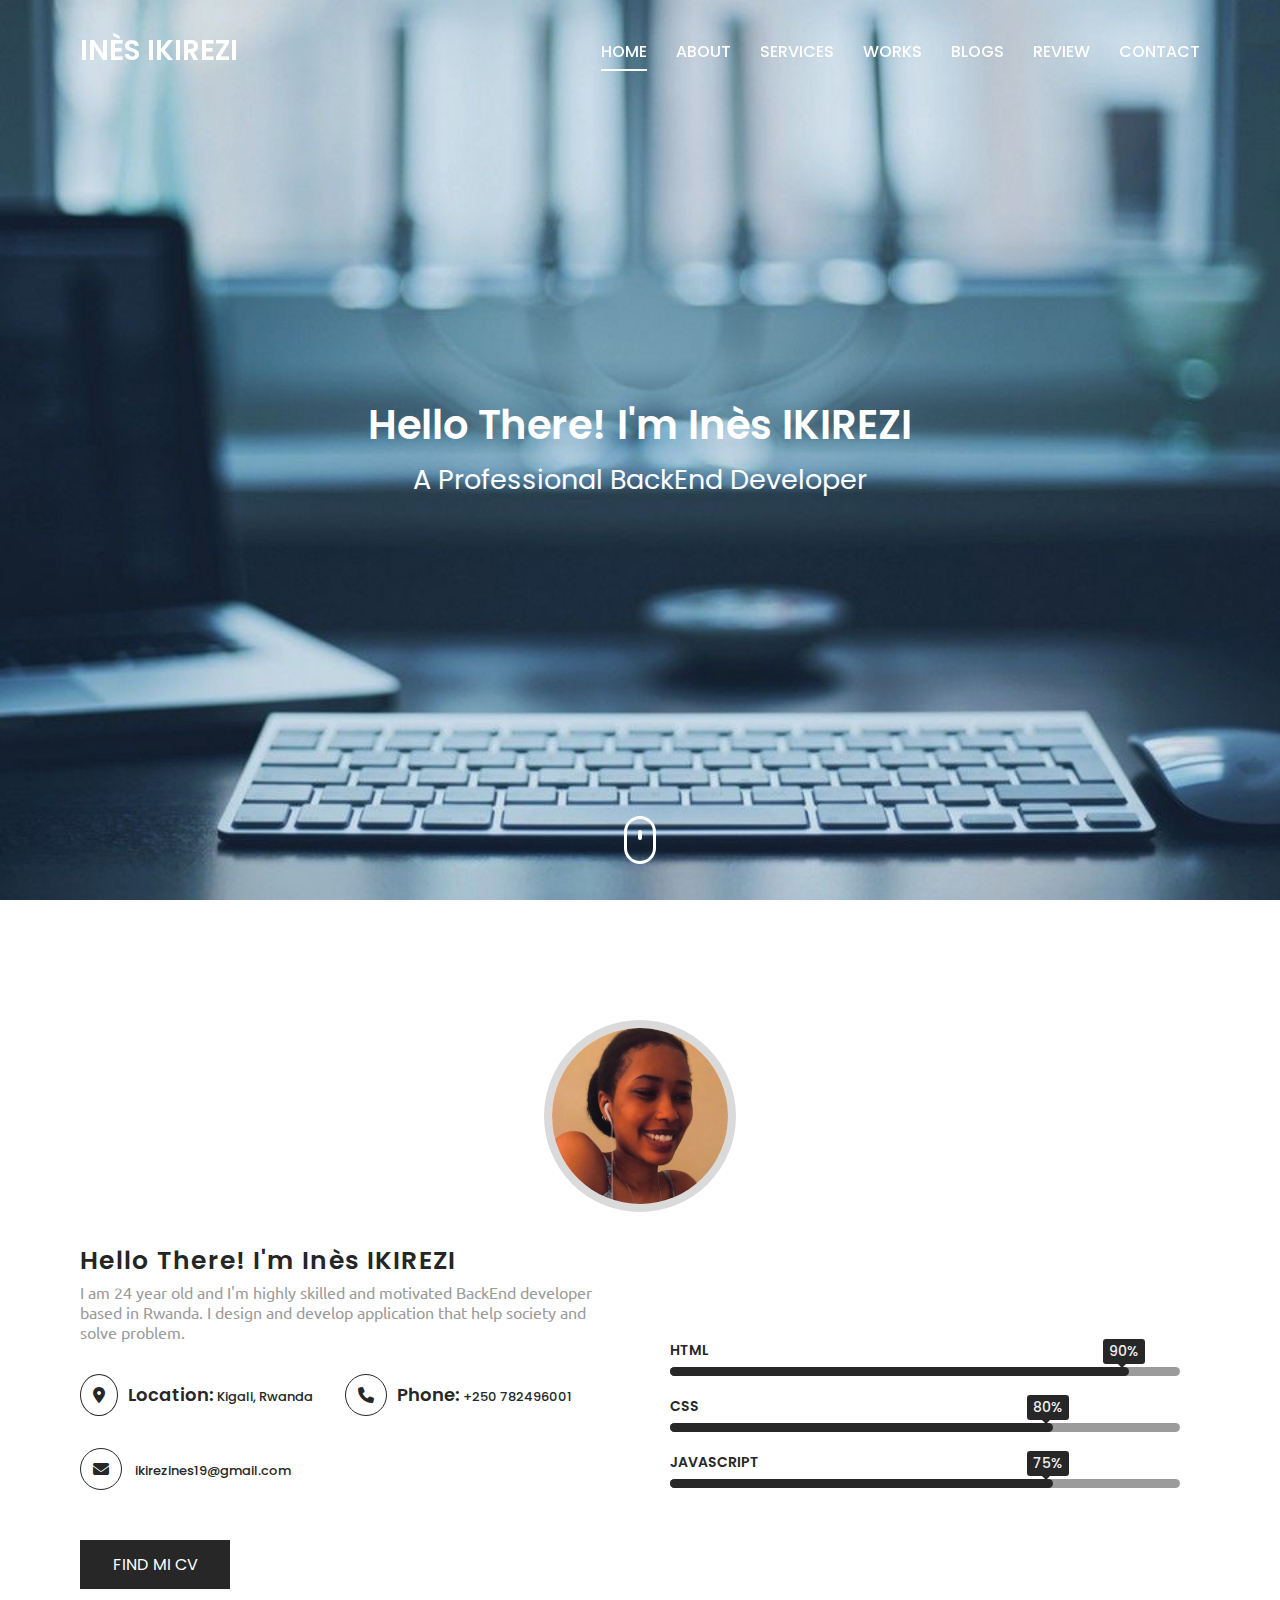
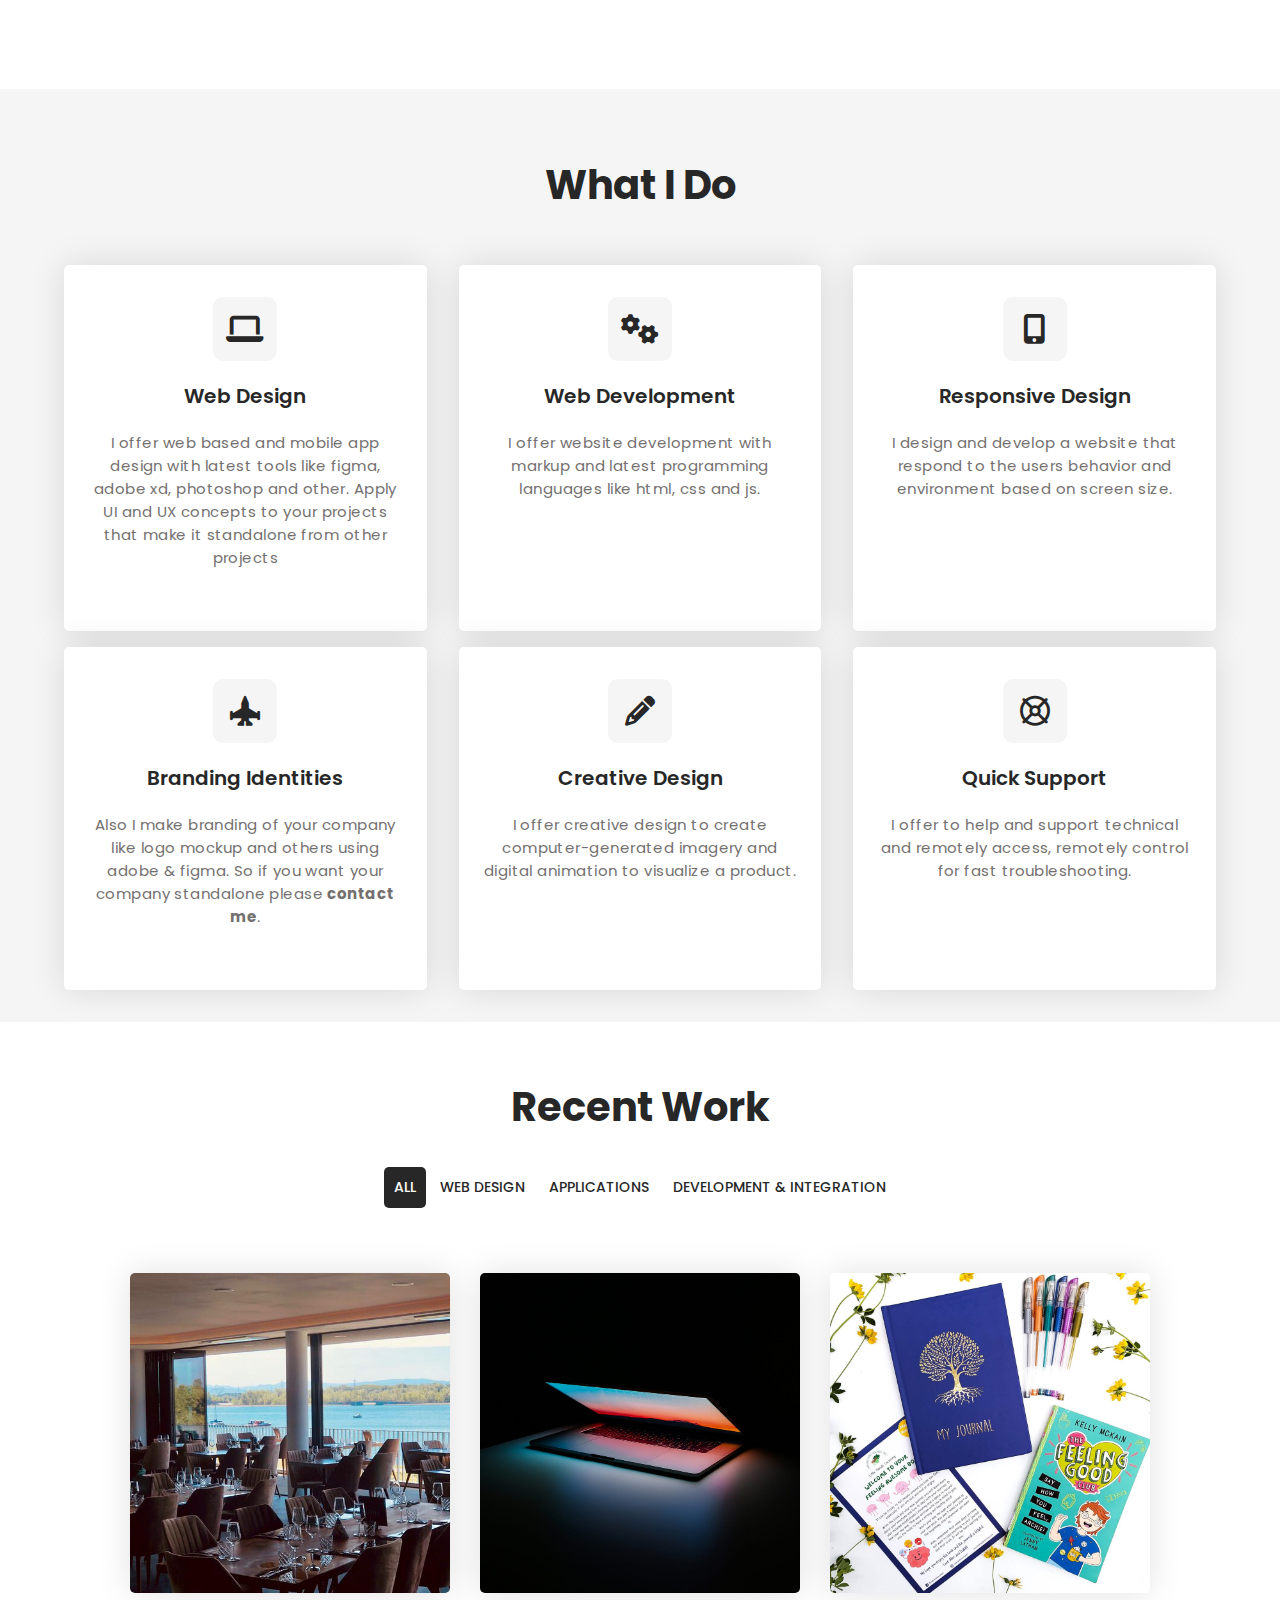
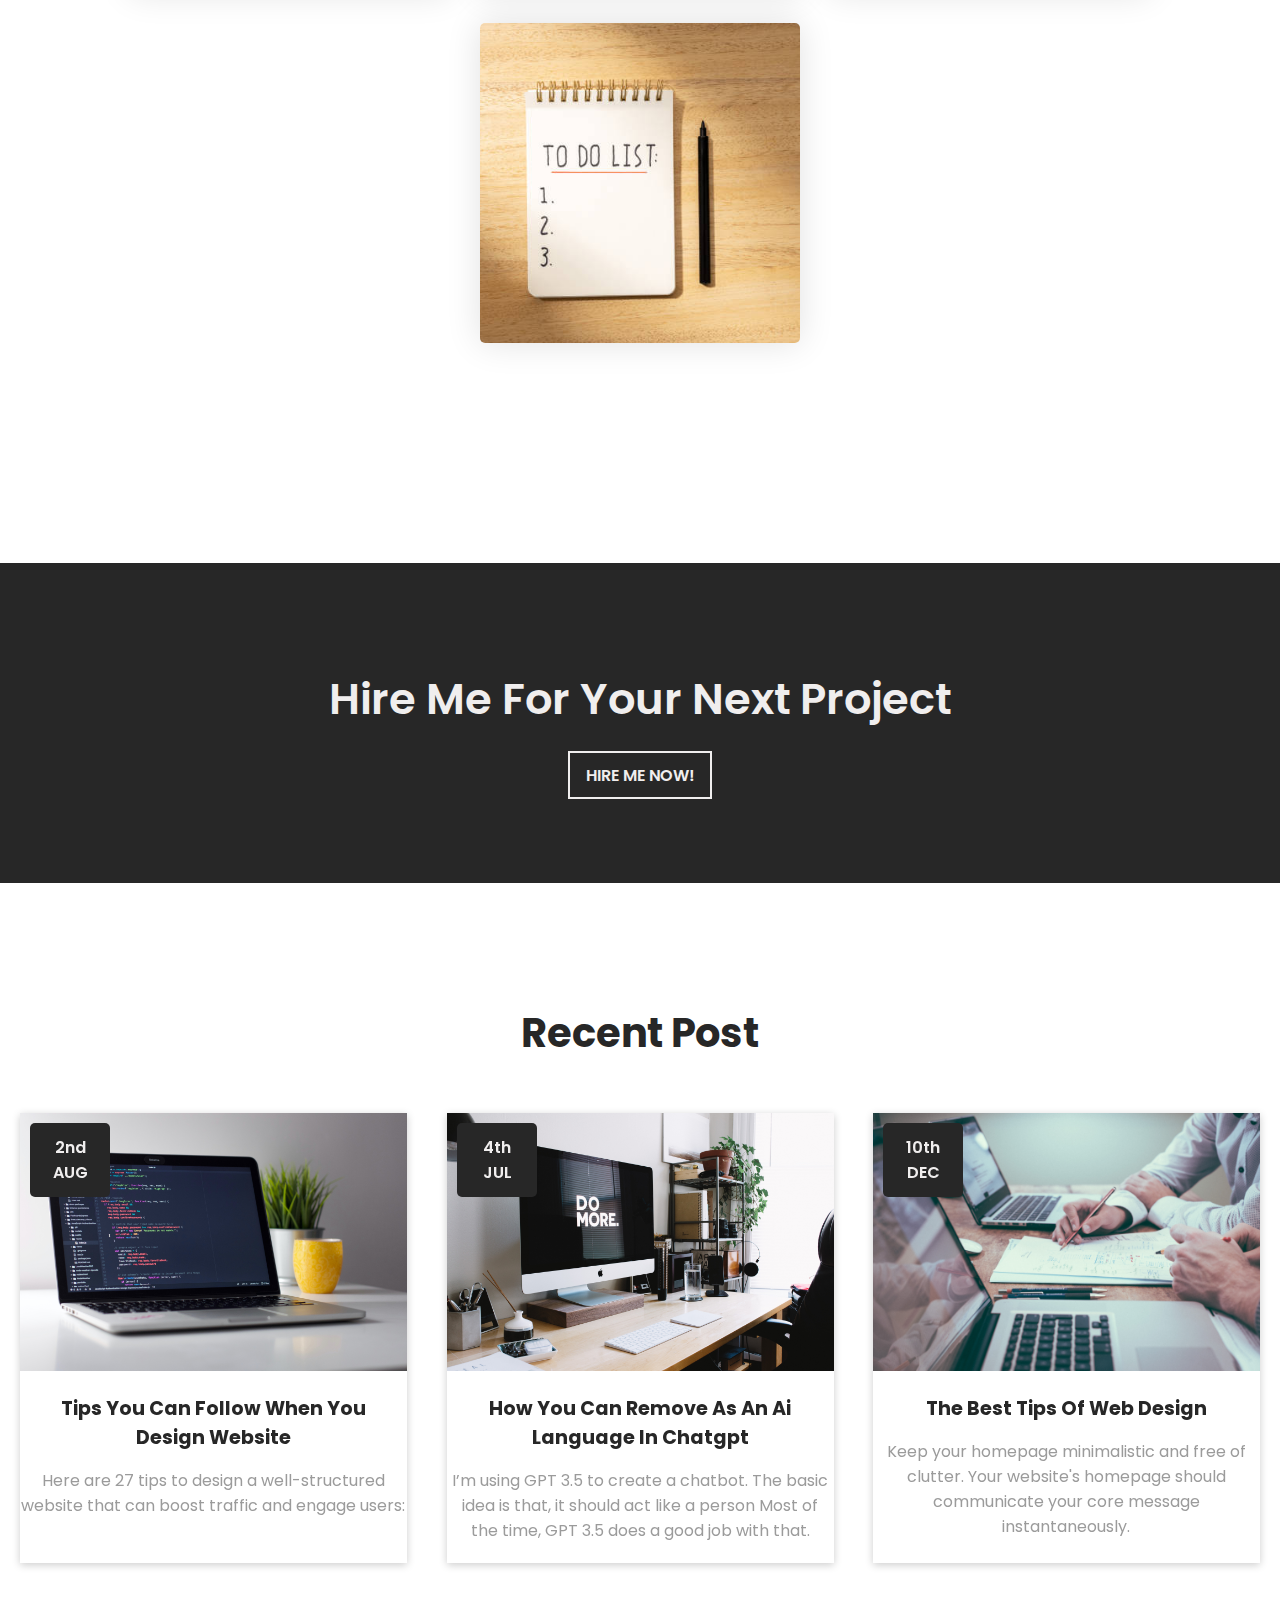
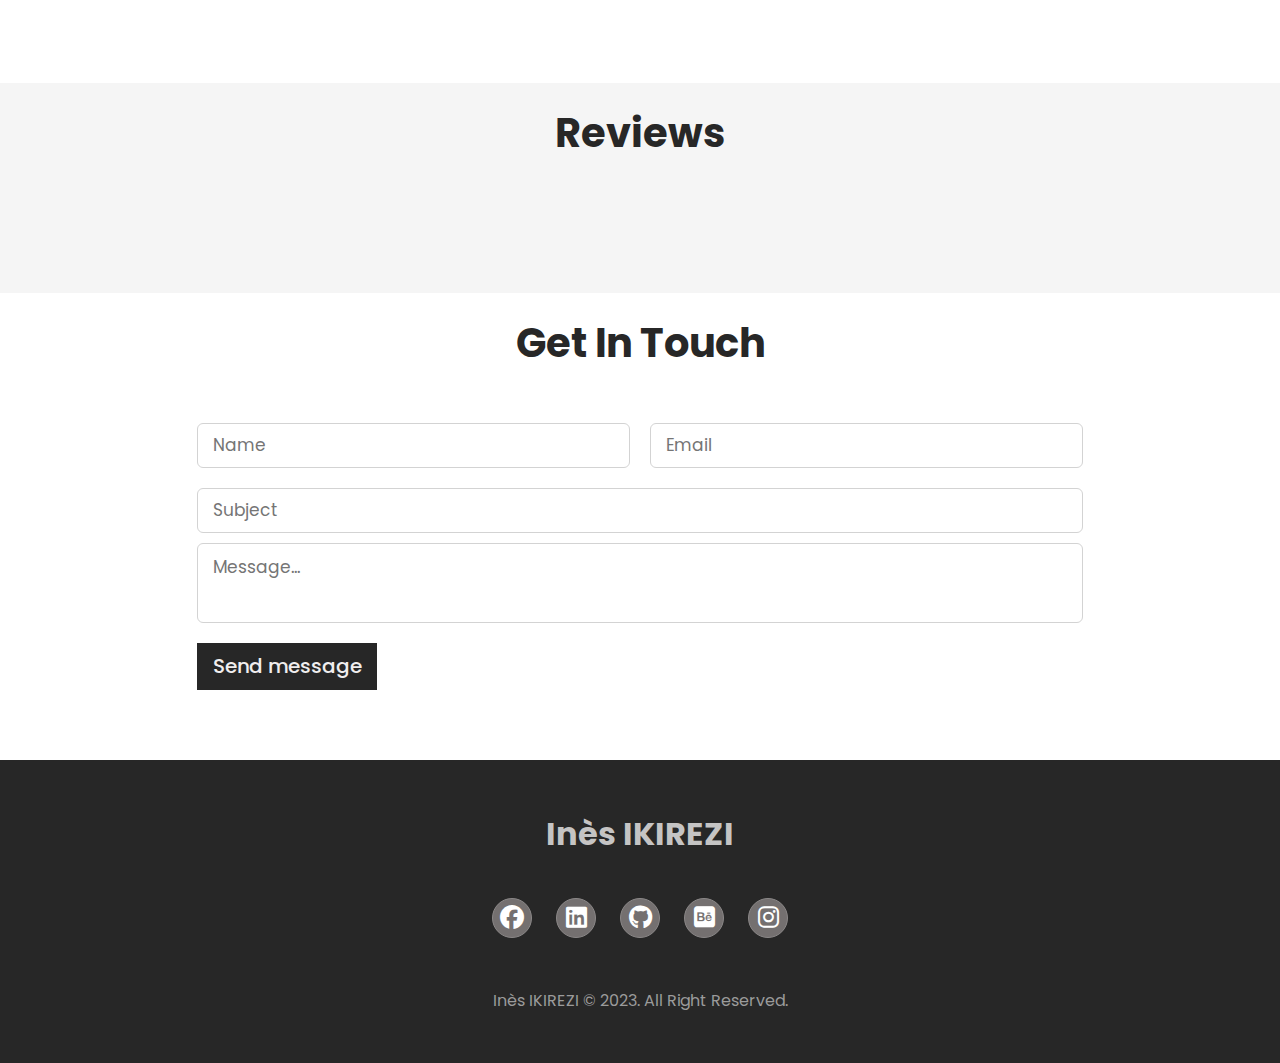
==== commit 838b5e00: "updates on my protfolio" ====
--- a/index.html
+++ b/index.html
@@ -21,7 +21,7 @@
     </div>
     <nav class="navbar" style="z-index: 1;">
         <div class="max-width">
-            <div class="logo"><a href="#">Hope Mutesi</a></div>
+            <div class="logo"><a href="#">Inès IKIREZI</a></div>
             <ul class="menu">
                 <li><a href="#home" class="menu_link active-link menu-btn">Home</a></li>
                 <li><a href="#about" class="menu_link menu-btn">About</a></li>
@@ -44,7 +44,7 @@
     <section class="home ripples" id="">
         <div class="max-width" >
             <div class="home-content">
-                <div class="text-1">Hello There! I'm Hope Mutesi</div>
+                <div class="text-1">Hello There! I'm Inès IKIREZI</div>
                 <div class="text-2">A Professional BackEnd Developer<span class="typing"></span></div>
                 <a href="#about" id="scroll-btn"></a>
             </div>
@@ -60,7 +60,7 @@
             </div>
             <div class="skills-content">
                 <div class="column left left-skills-section">
-                    <div class="text">Hello There! I'm Hope MUTESI</div>
+                    <div class="text">Hello There! I'm Inès IKIREZI</div>
                     <p>I am 24 year old and I'm highly skilled and motivated BackEnd developer based in Rwanda. I design and develop application that help society and solve problem.</p>
                     <div class="icon-text-container">
                         <div class="icon-text">
@@ -68,24 +68,24 @@
 
                         </div>
                         <div class="icon-text">
-                            <i class="fa-solid fa-phone"></i><span class="location-key">Phone: </span><span class="more-details"> +250 785927353</span>
+                            <i class="fa-solid fa-phone"></i><span class="location-key">Phone: </span><span class="more-details"> +250 782496001</span>
 
                         </div>
                     </div>
                     <div class="icon-text-container">
+                        <!-- <div class="icon-text">
+                            <i class="fa-solid fa-calendar-days"></i><span class="location-key">Age: </span><span class="more-details"> 24</span>
+
+                        </div> -->
                         <div class="icon-text">
-                            <i class="fa-solid fa-calendar-days"></i><span class="location-key">Age: </span><span class="more-details"> 24</span>
-
-                        </div>
-                        <div class="icon-text">
-                            <i class="fa-solid fa-envelope"></i><span class="location-key"></span><span class="more-details email-small"> hopemutesi25@gmail.com</span>
+                            <i class="fa-solid fa-envelope"></i><span class="location-key"></span><span class="more-details email-small"> ikirezines19@gmail.com</span>
 
                         </div>
                     </div>
 
 
                     <div class="dawnload-cv">
-                        <a dawnload="" target="_blank" href="https://drive.google.com/file/d/1SPtiNqYfEmVmhLPVVk_zJsXuGX7hbgaC/view?usp=sharing">FIND MI CV</a>
+                        <a dawnload="" target="_blank" href="https://drive.google.com/drive/folders/109aq6knejSZA_B29DUXZ6hLcTyesY2er?usp=drive_link">FIND MI CV</a>
                     </div>
                 </div>
 
@@ -108,14 +108,14 @@
                         </div>
                     </div>
 
-                    <div class="skills-box">
+                    <!-- <div class="skills-box">
                         <span class="title">BOOTSTRAP</span>
                         <div class="skillbar">
                             <span class="skill-per bootstrap">
                         <span class="tooltip">70%</span>
                             </span>
                         </div>
-                    </div>
+                    </div> -->
 
                     <div class="skills-box">
                         <span class="title">JAVASCRIPT</span>
@@ -126,23 +126,23 @@
                         </div>
                     </div>
 
-                    <div class="skills-box">
+                    <!-- <div class="skills-box">
                         <span class="title">NODE JS</span>
                         <div class="skillbar">
                             <span class="skill-per node">
                         <span class="tooltip">80%</span>
                             </span>
                         </div>
-                    </div>
-
-                    <div class="skills-box">
+                    </div> -->
+
+                    <!-- <div class="skills-box">
                         <span class="title">Express</span>
                         <div class="skillbar">
                             <span class="skill-per tailwindcss">
                         <span class="tooltip">80%</span>
                             </span>
                         </div>
-                    </div>
+                    </div> -->
                 </div>
             </div>
         </div>
@@ -171,7 +171,7 @@
                         <i class="fa-solid fa-gears"></i>
                     </div>
                     <h3>Web Development</h3>
-                    <p>I offer website development with markup and latest programming languages like html, css, js, bootstrap, nodejs, typerscript and others.</p>
+                    <p>I offer website development with markup and latest programming languages like html, css and js.</p>
                       <p class="icon-services"><i class="fa-solid fa-arrow-right"></i></p>
                 </div>
             </div>
@@ -403,7 +403,7 @@
             <div class="cols-review">
                 <div class="testimonial">
                     <img src="./image/projects/3.jpg" alt="Testimonials Image" style="width: 100px; height: 100px; margin: 0 auto;">
-                    <div class="name">Ikirezi Ines</div>
+                    <div class="name">Hope MUTESI</div>
                     <p>I'm excited to write this. The projects you made helped me and solve my problem, amount calculation and report.</p>
                 </div>
             </div>
@@ -411,7 +411,7 @@
             <div class="cols-review">
                 <div class="testimonial">
                     <img src="./image/dark-theme.jpg" alt="Testimonials Image" style="width: 100px; height: 100px; margin: 0 auto;">
-                    <div class="name">Ange Abera</div>
+                    <div class="name">Marie Lyse MUNEZERO</div>
                     <p>Your projects contributes a lot and I wish you all the best in your career.</p>
                 </div>
             </div>
@@ -419,7 +419,7 @@
             <div class="cols-review">
                 <div class="testimonial">
                     <img src="./image/dark-theme2.jpg" alt="Testimonials Image" style="width: 100px; height: 100px; margin: 0 auto;">
-                    <div class="name">Blandine Usanase</div>
+                    <div class="name">Ian Robin SENYAMWUZUZA</div>
                     <p>Thank you for your projects. It is very important to share these kind of projects that showcases the guidance in our projects.</p>
                 </div>
             </div>
@@ -427,7 +427,7 @@
             <div class="cols-review">
                 <div class="testimonial">
                     <img src="./image/dark-theme2.jpg" alt="Testimonials Image" style="width: 100px; height: 100px; margin: 0 auto;">
-                    <div class="name">Christian Ishimwe</div>
+                    <div class="name">Igor SHYAKA</div>
                     <p>Here, I'm happy say congrats to you for your projects. Move forward and improve some user interface for some of your projects.</p>
                 </div>
             </div>
@@ -462,15 +462,15 @@
     </section>
 
     <section class="footer">
-        <h1>Hope Mutesi</h1>
+        <h1>Inès IKIREZI</h1>
         <div class="social-icon">
             <a href="#"><i class="fa-brands fa-facebook"></i></a>
-            <a href="https://www.linkedin.com/in/karangwa-mutesi-hope/"><i class="fa-brands fa-linkedin"></i></a>
-            <a href="https://github.com/mutesihope"><i class="fa-brands fa-github"></i></a>
+            <a href="www.linkedin.com/in/inès-ikirezi-a89354269"><i class="fa-brands fa-linkedin"></i></a>
+            <a href="https://github.com/IkireziI"><i class="fa-brands fa-github"></i></a>
             <a href="#"><i class="fa-brands fa-square-behance"></i></a>
-            <a href="#"><i class="fa-brands fa-instagram"></i></a>
-        </div>
-        <p>Hope &#169; 2023. All Right Reserved.</p>
+            <a href="https://www.instagram.com/iikirezi_21?igsh=MWRyZnlkcDc5czYyZQ%3D%3D&utm_source=qr"><i class="fa-brands fa-instagram"></i></a>
+        </div>
+        <p>Inès IKIREZI &#169; 2023. All Right Reserved.</p>
     </section>
 
    
